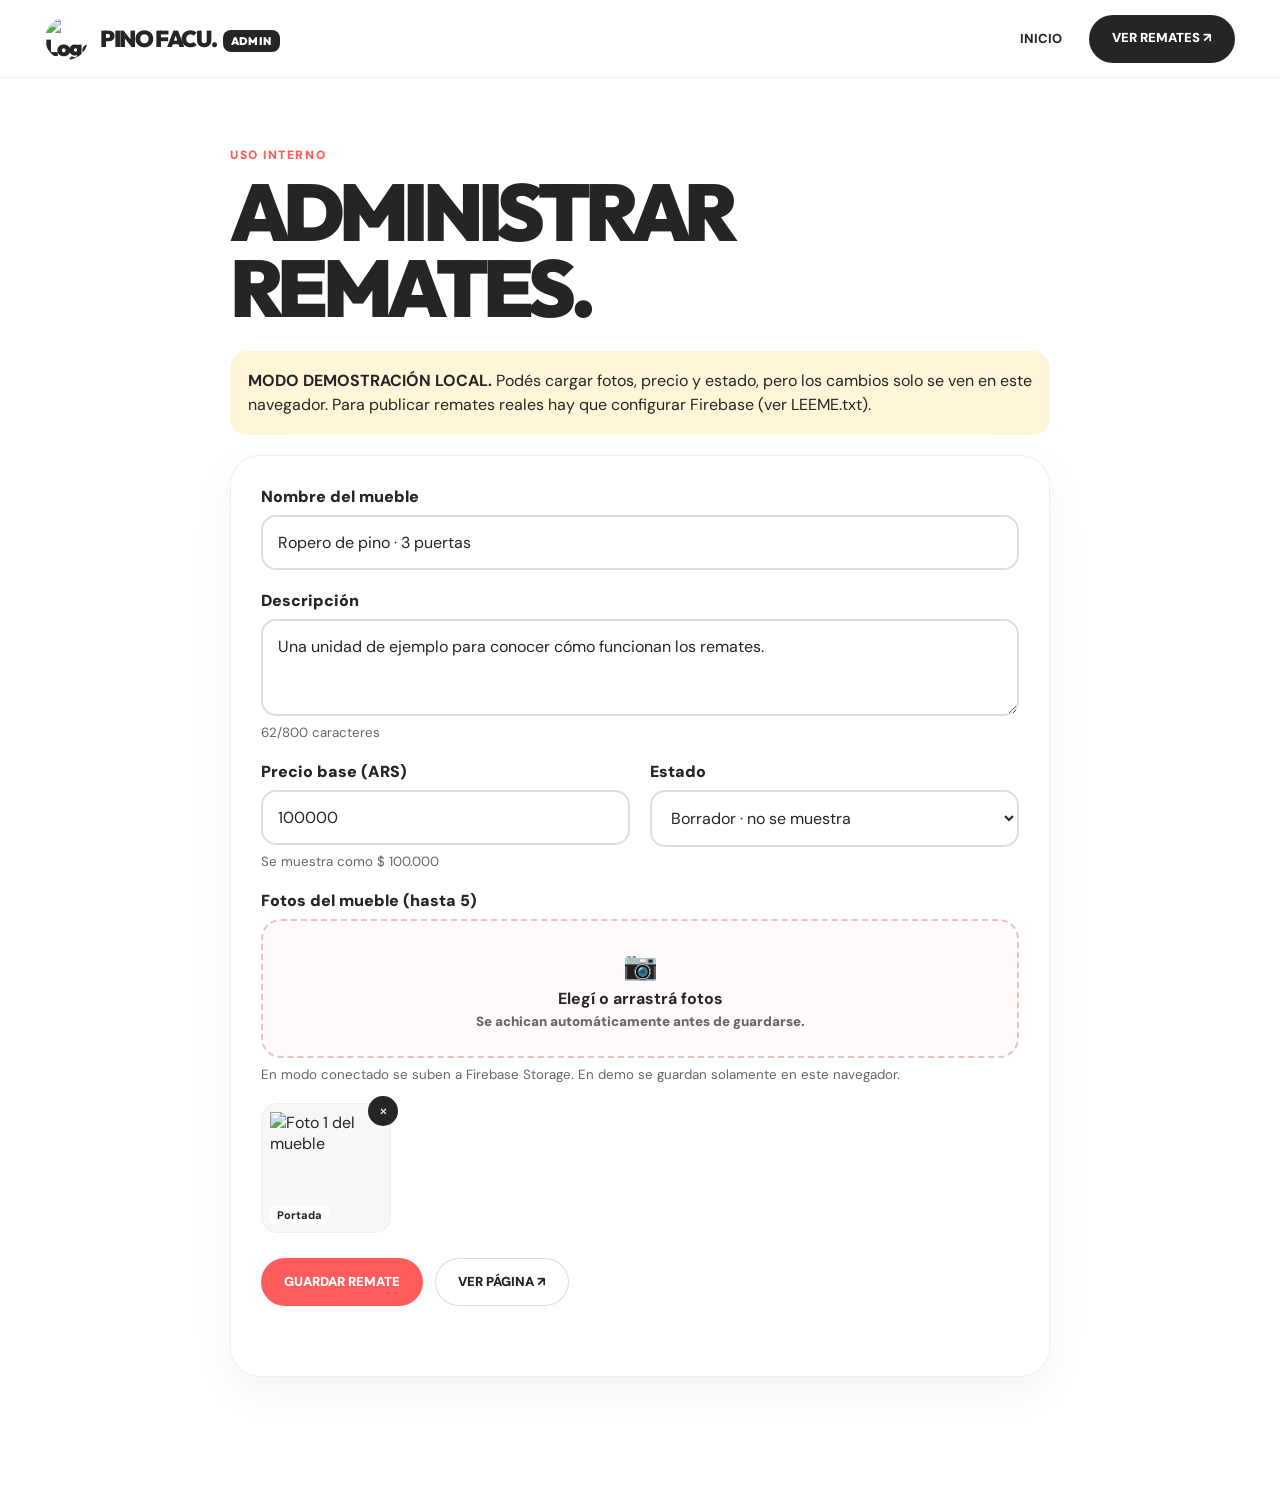
==== admin-remates.html @ 4fec5361 "Add files via upload" ====
<!doctype html>
<html lang="es-AR">
  <head>
    <meta charset="utf-8" />
    <meta name="viewport" content="width=device-width, initial-scale=1" />
    <meta name="robots" content="noindex, nofollow" />
    <meta name="theme-color" content="#252525" />
    <title>Admin remates | Pino Facu</title>

    <link
      rel="icon"
      href="https://ugc.production.linktr.ee/CGWVNMRSiGrGj9mKFbsZ_u9J97SeDEvWXLd37?io=true&amp;size=avatar-v3_0"
    />
    <link rel="preconnect" href="https://fonts.googleapis.com" />
    <link rel="preconnect" href="https://fonts.gstatic.com" crossorigin />
    <link
      rel="stylesheet"
      href="https://fonts.googleapis.com/css2?family=DM+Sans:wght@400;500;700;800;900&amp;family=Outfit:wght@700;800;900&amp;display=swap"
    />
    <link rel="stylesheet" href="style.css" />
    <link rel="stylesheet" href="remates.css" />
  </head>

  <body class="admin-page">
    <!-- ===== Header ===== -->
    <header class="pf-header">
      <div class="pf-wrap pf-nav">
        <a class="pf-logo" href="index.html">
          <img
            src="https://ugc.production.linktr.ee/CGWVNMRSiGrGj9mKFbsZ_u9J97SeDEvWXLd37?io=true&amp;size=avatar-v3_0"
            alt="Logo Pino Facu"
          />
          <span>PINO FACU. <small class="admin-tag">ADMIN</small></span>
        </a>

        <button class="pf-menu" type="button" aria-label="Abrir menú" aria-expanded="false" aria-controls="pf-links">
          ☰
        </button>

        <nav class="pf-links" id="pf-links" aria-label="Principal">
          <a href="index.html">INICIO</a>
          <a class="pf-button dark" href="remates.html" target="_blank" rel="noopener">VER REMATES ↗</a>
        </nav>
      </div>
    </header>

    <main class="pf-wrap">
      <div class="rem-admin">
        <span class="pf-kicker is-coral">USO INTERNO</span>
        <h1>ADMINISTRAR<br />REMATES.</h1>

        <div class="admin-note" id="admin-mode" role="status">Cargando…</div>

        <!-- ===== Login (solo en modo conectado) ===== -->
        <form class="admin-box" id="admin-login-box" hidden>
          <h2>Ingresá como administrador</h2>

          <div class="admin-fields">
            <div class="admin-field">
              <label for="admin-email">Correo</label>
              <input id="admin-email" type="email" autocomplete="username" required />
            </div>
            <div class="admin-field">
              <label for="admin-password">Contraseña</label>
              <input id="admin-password" type="password" autocomplete="current-password" required />
            </div>
          </div>

          <div class="admin-actions">
            <button class="pf-button" type="submit" id="admin-login">INGRESAR</button>
          </div>
          <p class="admin-message" id="admin-login-status" role="status" aria-live="polite"></p>
        </form>

        <!-- ===== Editor del remate ===== -->
        <form class="admin-box" id="admin-editor" hidden novalidate>
          <div class="admin-fields">
            <div class="admin-field">
              <label for="admin-name">Nombre del mueble</label>
              <input id="admin-name" maxlength="100" placeholder="Ej.: Ropero de pino · 3 puertas" required />
            </div>

            <div class="admin-field">
              <label for="admin-desc">Descripción</label>
              <textarea
                id="admin-desc"
                rows="3"
                maxlength="800"
                placeholder="Ej.: Una unidad disponible. Consultá condiciones por WhatsApp."
              ></textarea>
              <small><span id="admin-desc-count">0</span>/800 caracteres</small>
            </div>

            <div class="admin-row">
              <div class="admin-field">
                <label for="admin-base">Precio base (ARS)</label>
                <input id="admin-base" type="number" min="1" step="1" inputmode="numeric" required />
                <small id="admin-base-hint">&nbsp;</small>
              </div>

              <div class="admin-field">
                <label for="admin-state">Estado</label>
                <select id="admin-state">
                  <option value="draft">Borrador · no se muestra</option>
                  <option value="active">Publicado · permite enviar ofertas</option>
                  <option value="closed">Cerrado</option>
                </select>
              </div>
            </div>

            <div class="admin-field">
              <label for="admin-photos">Fotos del mueble (hasta 5)</label>
              <input id="admin-photos" class="admin-file" type="file" accept="image/*" multiple />
              <label class="admin-drop" for="admin-photos" id="admin-drop">
                <span aria-hidden="true">📷</span>
                <strong>Elegí o arrastrá fotos</strong>
                <small>Se achican automáticamente antes de guardarse.</small>
              </label>
              <small id="admin-photos-hint">
                En modo conectado se suben a Firebase Storage. En demo se guardan solamente en este navegador.
              </small>
            </div>

            <div class="admin-preview" id="admin-preview" aria-live="polite"></div>
          </div>

          <div class="admin-actions">
            <button class="pf-button" type="submit" id="admin-save">GUARDAR REMATE</button>
            <a class="pf-button ghost" href="remates.html" target="_blank" rel="noopener">VER PÁGINA ↗</a>
            <button class="pf-button dark" type="button" id="admin-logout" hidden>SALIR</button>
          </div>
          <p class="admin-message" id="admin-message" role="status" aria-live="polite"></p>
        </form>
      </div>
    </main>

    <script src="site.js" defer></script>
    <script src="firebase-config.js"></script>
    <script type="module" src="remates.js"></script>
  </body>
</html>
---- style.css ----
/* =========================================================
   PINO FACU · Estilos compartidos por todas las páginas
   ========================================================= */

:root {
  --coral: #fc5d5c;
  --coral-dark: #e8464b;
  --yellow: #f6d85d;
  --white: #fff;
  --ink: #252525;
  --muted: #5b5b5b;
  --soft: #fff8e6;
  --line: #ececec;
  --shadow-soft: 0 16px 50px #2d2d2d0f;
}

/* ---------- Base ---------- */

*,
*::before,
*::after {
  box-sizing: border-box;
}

html {
  scroll-behavior: smooth;
  scroll-padding-top: 90px;
  -webkit-text-size-adjust: 100%;
}

body {
  margin: 0;
  font-family: "DM Sans", system-ui, sans-serif;
  color: var(--ink);
  background: #fff;
  -webkit-font-smoothing: antialiased;
}

a {
  color: inherit;
  text-decoration: none;
}

button,
input,
select,
textarea {
  font: inherit;
}

img {
  max-width: 100%;
}

[hidden] {
  display: none !important;
}

:focus-visible {
  outline: 3px solid var(--coral);
  outline-offset: 3px;
}

button,
a {
  -webkit-tap-highlight-color: transparent;
}

/* Salto al contenido para teclado */
.pf-skip {
  position: absolute;
  left: 16px;
  top: -60px;
  z-index: 200;
  background: var(--ink);
  color: #fff;
  padding: 12px 18px;
  border-radius: 12px;
  font-weight: 800;
}

.pf-skip:focus {
  top: 12px;
}

/* ---------- Layout ---------- */

.pf-wrap {
  width: min(1190px, calc(100% - 42px));
  margin-inline: auto;
}

.pf-section {
  padding: 90px 0;
}

.pf-display {
  font-family: Outfit, sans-serif;
  font-weight: 900;
  letter-spacing: -0.065em;
  line-height: 0.95;
}

.pf-sectiontitle {
  font-size: clamp(45px, 6.4vw, 90px);
  margin: 14px 0 18px;
}

.pf-kicker {
  font-weight: 900;
  font-size: 12px;
  letter-spacing: 0.13em;
  text-transform: uppercase;
}

.pf-kicker.is-coral {
  color: var(--coral);
}

.pf-kicker.is-yellow {
  color: var(--yellow);
}

.pf-muted {
  color: var(--muted);
  line-height: 1.6;
}

.pf-pill {
  display: inline-flex;
  align-items: center;
  gap: 8px;
  padding: 11px 17px;
  border-radius: 50px;
  background: #fff;
  font-size: 12px;
  font-weight: 900;
  box-shadow: 0 8px 24px #25252512;
}

/* ---------- Header ---------- */

.pf-header {
  position: sticky;
  top: 0;
  z-index: 99;
  background: #ffffffed;
  -webkit-backdrop-filter: blur(16px);
  backdrop-filter: blur(16px);
  border-bottom: 1px solid #25252512;
}

.pf-nav {
  display: flex;
  align-items: center;
  justify-content: space-between;
  gap: 25px;
  min-height: 77px;
}

.pf-logo {
  display: flex;
  align-items: center;
  gap: 12px;
  font-family: Outfit, sans-serif;
  font-size: 23px;
  font-weight: 900;
  letter-spacing: -0.06em;
}

.pf-logo img {
  width: 43px;
  height: 43px;
  border-radius: 50%;
  object-fit: cover;
}

.pf-links {
  display: flex;
  align-items: center;
  gap: 27px;
  font-size: 13px;
  font-weight: 800;
}

.pf-links a:not(.pf-button) {
  transition: color 0.2s;
}

.pf-links a:not(.pf-button):hover,
.pf-links a[aria-current="page"] {
  color: var(--coral);
}

.pf-menu {
  display: none;
  width: 44px;
  height: 44px;
  border: 0;
  border-radius: 12px;
  background: transparent;
  font-size: 22px;
  line-height: 1;
  cursor: pointer;
}

.pf-menu:hover {
  background: #f4f4f4;
}

/* ---------- Botones ---------- */

.pf-button {
  display: inline-flex;
  align-items: center;
  justify-content: center;
  gap: 10px;
  min-height: 48px;
  padding: 15px 23px;
  border: 0;
  border-radius: 999px;
  background: var(--coral);
  color: #fff !important;
  font-size: 13px;
  font-weight: 900;
  line-height: 1.1;
  text-align: center;
  cursor: pointer;
  transition:
    transform 0.2s,
    background 0.2s,
    box-shadow 0.2s;
}

.pf-button:hover {
  background: var(--coral-dark);
  transform: translateY(-3px);
  box-shadow: 0 10px 22px #fc5d5c33;
}

.pf-button.dark {
  background: var(--ink);
}

.pf-button.dark:hover {
  background: #000;
  box-shadow: 0 10px 22px #0000002a;
}

.pf-button.white {
  background: #fff;
  color: var(--ink) !important;
}

.pf-button.white:hover {
  background: #fff8f0;
  box-shadow: 0 10px 22px #00000014;
}

.pf-button.ghost {
  background: #fff;
  color: var(--ink) !important;
  box-shadow: inset 0 0 0 1px #dcdcdc;
}

.pf-button.ghost:hover {
  box-shadow: inset 0 0 0 1px var(--ink);
}

.pf-button[aria-disabled="true"],
.pf-button:disabled {
  opacity: 0.5;
  cursor: not-allowed;
  transform: none;
  box-shadow: none;
}

/* ---------- Footer ---------- */

.pf-foot {
  background: var(--ink);
  color: #fff;
  padding: 62px 0 25px;
}

.pf-footgrid {
  display: flex;
  justify-content: space-between;
  align-items: start;
  gap: 30px;
}

.pf-foot h2 {
  margin: 8px 0 15px;
  font-family: Outfit, sans-serif;
  font-size: clamp(42px, 6vw, 75px);
  letter-spacing: -0.065em;
  line-height: 1;
}

.pf-foot p {
  color: #ddd;
}

.pf-footlinks {
  display: flex;
  flex-wrap: wrap;
  gap: 17px;
  font-size: 13px;
  font-weight: 800;
}

.pf-footlinks a:hover {
  color: var(--yellow);
}

.pf-footbottom {
  display: flex;
  justify-content: space-between;
  gap: 20px;
  margin-top: 45px;
  padding-top: 20px;
  border-top: 1px solid #ffffff33;
  font-size: 12px;
  color: #cfcfcf;
}

/* ---------- Animaciones ---------- */

.pf-reveal {
  animation: pf-in 0.7s both;
}

@keyframes pf-in {
  from {
    opacity: 0;
    transform: translateY(18px);
  }
  to {
    opacity: 1;
    transform: translateY(0);
  }
}

/* ---------- Responsive ---------- */

@media (max-width: 760px) {
  .pf-wrap {
    width: calc(100% - 32px);
  }

  .pf-section {
    padding: 65px 0;
  }

  .pf-nav {
    min-height: 67px;
  }

  .pf-menu {
    display: grid;
    place-items: center;
  }

  .pf-links {
    display: none;
    position: absolute;
    top: 100%;
    left: 0;
    right: 0;
    z-index: 999;
    flex-direction: column;
    align-items: stretch;
    gap: 6px;
    padding: 12px 22px 22px;
    background: #fff;
    box-shadow: 0 15px 25px #0000001a;
  }

  .pf-links.is-open {
    display: flex;
  }

  .pf-links a:not(.pf-button) {
    padding: 12px 0;
    border-bottom: 1px solid #f0f0f0;
  }

  .pf-links .pf-button {
    width: 100%;
    margin-top: 8px;
  }

  .pf-footgrid,
  .pf-footbottom {
    flex-direction: column;
  }
}

@media (prefers-reduced-motion: reduce) {
  html {
    scroll-behavior: auto;
  }

  .pf-reveal {
    animation: none;
  }

  .pf-button,
  .pf-button:hover {
    transition: none;
    transform: none;
  }
}
---- remates.css ----
/* =========================================================
   PINO FACU · Remates (remates.html y admin-remates.html)
   ========================================================= */

/* ---------- Hero ---------- */

.rem-hero {
  position: relative;
  overflow: hidden;
  padding: 85px 0 110px;
  background: radial-gradient(ellipse at 80% 10%, #f6d85d, #ffb477 35%, #fc5d5c 85%);
}

.rem-hero::after {
  content: "";
  position: absolute;
  bottom: -1px;
  left: 0;
  right: 0;
  height: 50px;
  background: #fff;
  clip-path: polygon(0 45%, 15% 20%, 30% 75%, 47% 30%, 64% 65%, 80% 20%, 100% 55%, 100% 100%, 0 100%);
}

.rem-hero .pf-wrap {
  position: relative;
  z-index: 1;
}

.rem-hero h1 {
  margin: 25px 0;
  font:
    900 clamp(75px, 12vw, 160px) / 0.9 Outfit,
    sans-serif;
  letter-spacing: -0.08em;
  color: #fff;
}

.rem-hero p {
  max-width: 600px;
  margin: 0 0 28px;
  font-size: 20px;
  font-weight: 700;
  line-height: 1.5;
}

.rem-hammer {
  position: absolute;
  top: 15%;
  right: 9%;
  font-size: clamp(90px, 18vw, 250px);
  filter: drop-shadow(10px 15px 10px #a5383840);
  animation: hammer 3s ease-in-out infinite;
  pointer-events: none;
}

@keyframes hammer {
  0%,
  100% {
    transform: rotate(-25deg);
  }
  40% {
    transform: rotate(7deg);
  }
  65% {
    transform: rotate(-35deg);
  }
}

/* ---------- Cómo funciona ---------- */

.rem-how {
  display: grid;
  grid-template-columns: repeat(3, 1fr);
  gap: 18px;
  margin: 28px 0 80px;
}

.rem-how article {
  padding: 25px;
  border-radius: 25px;
  background: #fff;
  border: 1px solid #f3f3f3;
  box-shadow: 0 12px 40px #0000000b;
}

.rem-how strong {
  font:
    900 48px Outfit,
    sans-serif;
  color: var(--coral);
}

.rem-how h3 {
  margin: 12px 0;
  font:
    900 22px Outfit,
    sans-serif;
}

.rem-how p {
  font-size: 14px;
  line-height: 1.5;
}

/* ---------- Vidriera ---------- */

.rem-stage {
  display: grid;
  grid-template-columns: 1fr 1fr;
  align-items: start;
  gap: 35px;
  margin: 30px 0 70px;
}

.rem-gallery {
  position: sticky;
  top: 100px;
}

.rem-photo {
  position: relative;
  overflow: hidden;
  display: grid;
  place-items: center;
  min-height: 480px;
  padding: 30px;
  border-radius: 35px;
  background: radial-gradient(circle at 70% 20%, #f6d85d, #ffaf78 43%, #fc5d5c);
}

.rem-photo::before {
  content: "";
  position: absolute;
  inset: 15%;
  border: 3px solid #ffffff9a;
  border-radius: 47% 53% 68% 32% / 55% 34% 66% 45%;
  animation: orbit 8s ease-in-out infinite;
}

@keyframes orbit {
  50% {
    transform: rotate(20deg) scale(1.07);
  }
}

.rem-photo img {
  position: relative;
  width: 100%;
  height: 420px;
  object-fit: contain;
  filter: drop-shadow(0 20px 20px #5e332e55);
  transition: opacity 0.25s;
}

.rem-thumbs {
  display: flex;
  flex-wrap: wrap;
  gap: 10px;
  margin-top: 12px;
}

.rem-thumbs button {
  width: 72px;
  height: 72px;
  padding: 4px;
  overflow: hidden;
  border: 2px solid transparent;
  border-radius: 14px;
  background: #f4f4f4;
  cursor: pointer;
  transition:
    border-color 0.2s,
    transform 0.2s;
}

.rem-thumbs button:hover {
  transform: translateY(-2px);
}

.rem-thumbs button.active {
  border-color: var(--coral);
}

.rem-thumbs img {
  display: block;
  width: 100%;
  height: 100%;
  object-fit: contain;
}

/* ---------- Panel de oferta ---------- */

.rem-panel {
  padding: 34px;
  border: 1px solid #eee;
  border-radius: 30px;
  background: #fff;
  box-shadow: 0 20px 70px #00000010;
  transition: opacity 0.25s;
}

.rem-panel[aria-busy="true"] {
  opacity: 0.55;
}

.rem-panel h2 {
  margin: 15px 0;
  font:
    900 clamp(35px, 4vw, 56px) / 1 Outfit,
    sans-serif;
  letter-spacing: -0.05em;
}

.rem-panel p {
  line-height: 1.55;
}

.rem-badge {
  display: inline-flex;
  align-items: center;
  gap: 8px;
  padding: 8px 12px;
  border-radius: 100px;
  background: var(--yellow);
  font-size: 12px;
  font-weight: 900;
  letter-spacing: 0.04em;
}

.rem-badge[data-status="active"] {
  background: var(--ink);
  color: #fff;
}

.rem-badge[data-status="active"]::before {
  content: "";
  width: 8px;
  height: 8px;
  border-radius: 50%;
  background: #4ade80;
  box-shadow: 0 0 0 0 #4ade80aa;
  animation: live 1.8s infinite;
}

@keyframes live {
  70% {
    box-shadow: 0 0 0 8px #4ade8000;
  }
  100% {
    box-shadow: 0 0 0 0 #4ade8000;
  }
}

.rem-badge[data-status="closed"] {
  background: #ececec;
  color: #555;
}

.rem-price {
  margin: 26px 0;
  padding: 22px;
  border-radius: 22px;
  background: #fff7df;
}

.rem-price span {
  font-size: 12px;
  font-weight: 900;
  letter-spacing: 0.04em;
}

.rem-price strong {
  display: block;
  font:
    900 clamp(36px, 4vw, 55px) Outfit,
    sans-serif;
  letter-spacing: -0.03em;
}

.rem-field {
  display: grid;
  gap: 9px;
  margin: 22px 0 14px;
}

.rem-field small {
  color: #666;
}

.rem-field label,
.admin-field > label {
  font-weight: 900;
}

.rem-input {
  display: flex;
  align-items: center;
  border: 2px solid #ddd;
  border-radius: 15px;
  background: #fff;
  transition:
    border-color 0.2s,
    box-shadow 0.2s;
}

.rem-input:focus-within {
  border-color: var(--coral);
  box-shadow: 0 0 0 4px #fc5d5c22;
}

.rem-input span {
  padding-left: 16px;
  font:
    900 22px Outfit,
    sans-serif;
  color: #999;
}

.rem-input input {
  flex: 1;
  min-width: 0;
  padding: 15px 15px 15px 8px;
  border: 0;
  border-radius: 15px;
  background: transparent;
  color: var(--ink);
  font:
    900 22px Outfit,
    sans-serif;
}

.rem-input input:focus {
  outline: 0;
}

.rem-quick {
  display: flex;
  flex-wrap: wrap;
  gap: 8px;
  margin-bottom: 22px;
}

.rem-quick button {
  padding: 9px 14px;
  border: 1px solid #f1d0cf;
  border-radius: 999px;
  background: #fff4f3;
  color: var(--coral-dark);
  font-size: 13px;
  font-weight: 900;
  cursor: pointer;
  transition:
    background 0.2s,
    transform 0.2s;
}

.rem-quick button:hover {
  background: #ffe6e4;
  transform: translateY(-2px);
}

.rem-send {
  width: 100%;
}

.rem-message {
  min-height: 1.5em;
  margin: 12px 0 0;
  font-size: 13px;
  font-weight: 800;
}

.rem-message[data-tone="error"] {
  color: #a32626;
}

.rem-message[data-tone="info"] {
  color: #6b5a1e;
}

.rem-message[data-tone="ok"] {
  color: #1d7a3e;
}

.rem-notice {
  margin-top: 22px;
  padding: 22px;
  border-radius: 22px;
  background: #f7f7f7;
}

.rem-notice strong {
  font:
    900 22px Outfit,
    sans-serif;
}

.rem-notice p {
  margin: 8px 0 18px;
}

.rem-rules {
  padding: 25px;
  border-radius: 24px;
  background: #f7f7f7;
  font-size: 14px;
  line-height: 1.6;
}

.rem-rules p:last-child {
  margin-bottom: 0;
}

.rem-hidden {
  display: none !important;
}

/* ---------- Administrador ---------- */

.admin-tag {
  margin-left: 4px;
  padding: 4px 8px;
  border-radius: 8px;
  background: var(--ink);
  color: #fff;
  font-size: 11px;
  letter-spacing: 0.06em;
  vertical-align: middle;
}

.rem-admin {
  max-width: 820px;
  margin: 65px auto 110px;
}

.rem-admin h1 {
  margin: 10px 0 25px;
  font:
    900 clamp(45px, 7vw, 80px) / 0.95 Outfit,
    sans-serif;
  letter-spacing: -0.07em;
}

.admin-note {
  margin: 20px 0;
  padding: 18px;
  border-radius: 17px;
  background: #fff5d9;
  line-height: 1.5;
}

.admin-note[data-tone="ok"] {
  background: #e9f8ef;
}

.admin-note[data-tone="error"] {
  background: #fdeaea;
  color: #8a1f1f;
}

.admin-box {
  padding: 30px;
  border: 1px solid #eee;
  border-radius: 30px;
  box-shadow: 0 15px 50px #0000000d;
}

.admin-box h2 {
  margin: 0 0 20px;
  font:
    900 26px Outfit,
    sans-serif;
  letter-spacing: -0.03em;
}

.admin-fields {
  display: grid;
  gap: 20px;
}

.admin-row {
  display: grid;
  grid-template-columns: 1fr 1fr;
  gap: 20px;
}

.admin-field {
  display: grid;
  align-content: start;
  gap: 8px;
}

.admin-field small {
  color: #666;
}

.admin-field input,
.admin-field textarea,
.admin-field select {
  width: 100%;
  padding: 15px;
  border: 2px solid #ddd;
  border-radius: 15px;
  background: #fff;
  color: var(--ink);
  font: inherit;
  transition:
    border-color 0.2s,
    box-shadow 0.2s;
}

.admin-field textarea {
  resize: vertical;
}

.admin-field input:focus,
.admin-field textarea:focus,
.admin-field select:focus {
  outline: 0;
  border-color: var(--coral);
  box-shadow: 0 0 0 4px #fc5d5c22;
}

.admin-field [aria-invalid="true"] {
  border-color: #c33;
}

.admin-file {
  position: absolute;
  width: 1px;
  height: 1px;
  opacity: 0;
  pointer-events: none;
}

.admin-drop {
  display: grid;
  justify-items: center;
  gap: 4px;
  padding: 26px;
  border: 2px dashed #e3c4c3;
  border-radius: 20px;
  background: #fffaf9;
  text-align: center;
  cursor: pointer;
  transition:
    background 0.2s,
    border-color 0.2s;
}

.admin-drop span {
  font-size: 28px;
}

.admin-drop:hover,
.admin-drop.is-over {
  border-color: var(--coral);
  background: #fff0ee;
}

.admin-file:focus-visible + .admin-drop,
.admin-drop:focus-within {
  outline: 3px solid var(--coral);
  outline-offset: 3px;
}

.admin-preview {
  display: flex;
  flex-wrap: wrap;
  gap: 12px;
}

.admin-preview:empty {
  display: none;
}

.admin-photo {
  position: relative;
  width: 130px;
  height: 130px;
  margin: 0;
  padding: 8px;
  border: 1px solid #eee;
  border-radius: 16px;
  background: #f7f7f7;
}

.admin-photo img {
  display: block;
  width: 100%;
  height: 100%;
  object-fit: contain;
}

.admin-photo button {
  position: absolute;
  top: -8px;
  right: -8px;
  display: grid;
  place-items: center;
  width: 30px;
  height: 30px;
  border: 0;
  border-radius: 50%;
  background: var(--ink);
  color: #fff;
  font-size: 16px;
  line-height: 1;
  cursor: pointer;
}

.admin-photo button:hover {
  background: var(--coral);
}

.admin-photo figcaption {
  position: absolute;
  left: 8px;
  bottom: 8px;
  padding: 2px 7px;
  border-radius: 6px;
  background: #ffffffe6;
  font-size: 11px;
  font-weight: 800;
}

.admin-actions {
  display: flex;
  flex-wrap: wrap;
  gap: 12px;
  margin-top: 25px;
}

.admin-message {
  min-height: 1.5em;
  margin: 16px 0 0;
  font-weight: 800;
}

.admin-message[data-tone="error"] {
  color: #a32626;
}

.admin-message[data-tone="ok"] {
  color: #1d7a3e;
}

/* ---------- Responsive ---------- */

@media (max-width: 760px) {
  .rem-how,
  .rem-stage,
  .admin-row {
    grid-template-columns: 1fr;
  }

  .rem-how {
    margin-bottom: 60px;
  }

  .rem-gallery {
    position: static;
  }

  .rem-hero {
    padding: 60px 0 90px;
  }

  .rem-hammer {
    top: 7%;
    right: 2%;
    opacity: 0.3;
  }

  .rem-photo {
    min-height: 310px;
  }

  .rem-photo img {
    height: 300px;
  }

  .rem-panel,
  .admin-box {
    padding: 23px;
  }

  .rem-admin {
    margin-top: 40px;
  }

  .admin-actions .pf-button {
    flex: 1 1 100%;
  }
}

@media (prefers-reduced-motion: reduce) {
  .rem-hammer,
  .rem-photo::before,
  .rem-badge[data-status="active"]::before {
    animation: none;
  }
}
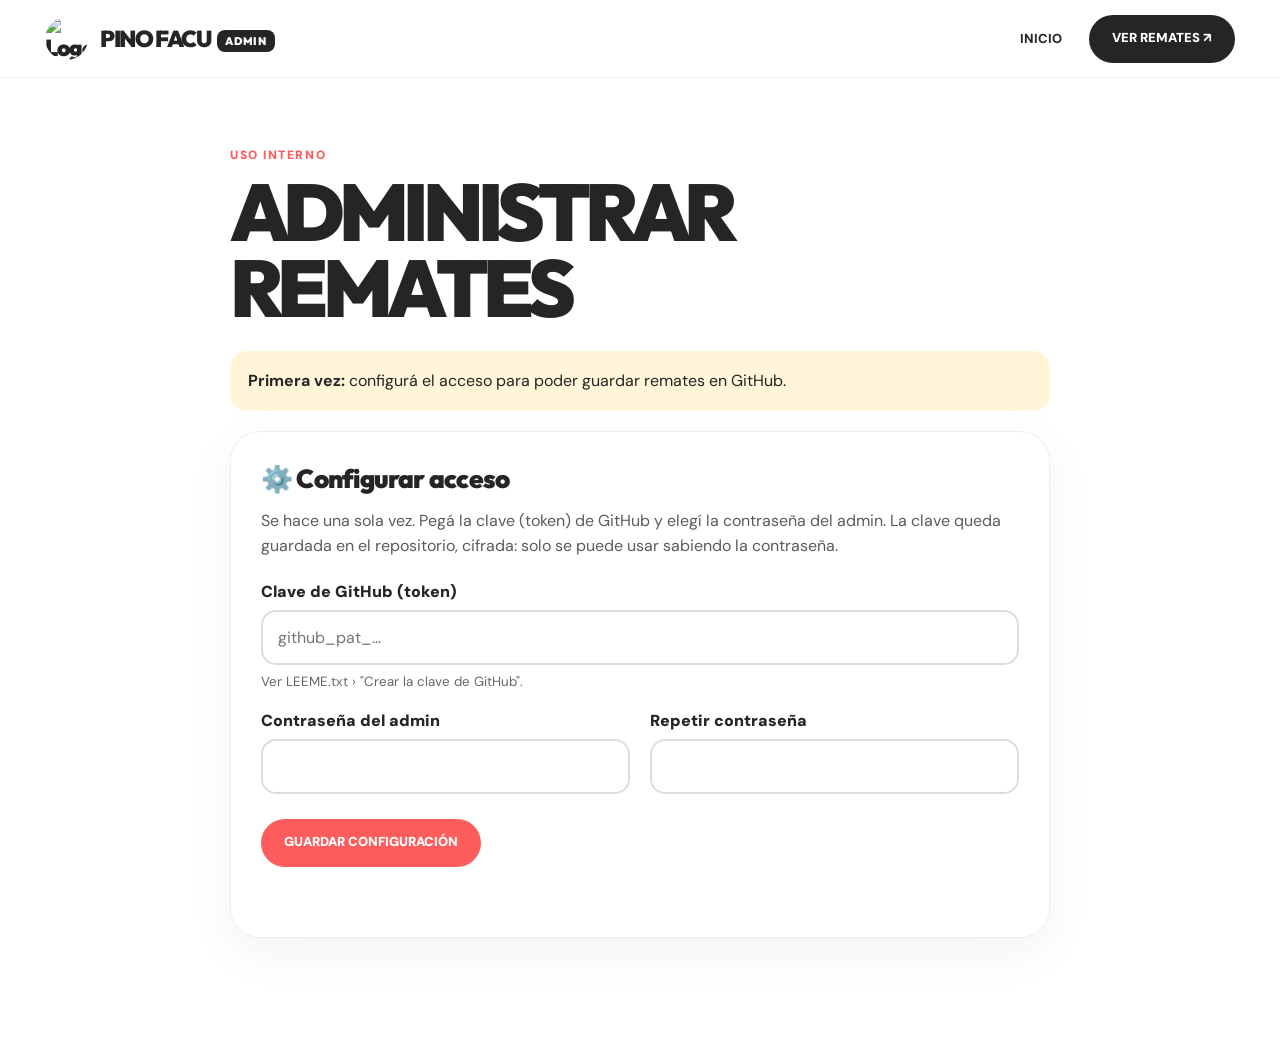
==== commit f6b58cdb: "Add files via upload" ====
--- a/admin-remates.html
+++ b/admin-remates.html
@@ -3,7 +3,10 @@
   <head>
     <meta charset="utf-8" />
     <meta name="viewport" content="width=device-width, initial-scale=1" />
-    <meta name="robots" content="noindex, nofollow" />
+    <!-- Página interna: que los buscadores no la indexen ni sigan sus enlaces -->
+    <meta name="robots" content="noindex, nofollow, noarchive" />
+    <meta name="googlebot" content="noindex, nofollow" />
+    <meta name="referrer" content="no-referrer" />
     <meta name="theme-color" content="#252525" />
     <title>Admin remates | Pino Facu</title>
 
@@ -30,7 +33,7 @@
             src="https://ugc.production.linktr.ee/CGWVNMRSiGrGj9mKFbsZ_u9J97SeDEvWXLd37?io=true&amp;size=avatar-v3_0"
             alt="Logo Pino Facu"
           />
-          <span>PINO FACU. <small class="admin-tag">ADMIN</small></span>
+          <span>PINO FACU <small class="admin-tag">ADMIN</small></span>
         </a>
 
         <button class="pf-menu" type="button" aria-label="Abrir menú" aria-expanded="false" aria-controls="pf-links">
@@ -47,95 +50,151 @@
     <main class="pf-wrap">
       <div class="rem-admin">
         <span class="pf-kicker is-coral">USO INTERNO</span>
-        <h1>ADMINISTRAR<br />REMATES.</h1>
+        <h1>ADMINISTRAR<br />REMATES</h1>
 
         <div class="admin-note" id="admin-mode" role="status">Cargando…</div>
 
-        <!-- ===== Login (solo en modo conectado) ===== -->
-        <form class="admin-box" id="admin-login-box" hidden>
-          <h2>Ingresá como administrador</h2>
+        <!-- ===== Ingreso ===== -->
+        <form class="admin-box admin-login" id="login-box" hidden>
+          <h2>🔒 Ingresá</h2>
+
+          <div class="admin-field">
+            <label for="login-pass">Contraseña</label>
+            <input id="login-pass" type="password" autocomplete="current-password" required />
+          </div>
+
+          <label class="admin-check">
+            <input type="checkbox" id="login-remember" />
+            Recordar en este dispositivo
+          </label>
+
+          <div class="admin-actions">
+            <button class="pf-button" type="submit" id="login-button">ENTRAR</button>
+          </div>
+          <p class="admin-message" id="login-msg" role="status" aria-live="polite"></p>
+
+          <details class="admin-help">
+            <summary>¿Cambiaste la contraseña o venció la clave de GitHub?</summary>
+            <p>Volvé a configurar el acceso con una clave (token) nueva de GitHub.</p>
+            <button class="pf-button ghost" type="button" id="go-setup">CONFIGURAR ACCESO</button>
+          </details>
+        </form>
+
+        <!-- ===== Configuración inicial (una sola vez) ===== -->
+        <form class="admin-box" id="setup-box" hidden novalidate>
+          <h2>⚙️ Configurar acceso</h2>
+          <p class="admin-intro">
+            Se hace una sola vez. Pegá la clave (token) de GitHub y elegí la contraseña del admin. La clave queda
+            guardada en el repositorio, cifrada: solo se puede usar sabiendo la contraseña.
+          </p>
 
           <div class="admin-fields">
             <div class="admin-field">
-              <label for="admin-email">Correo</label>
-              <input id="admin-email" type="email" autocomplete="username" required />
-            </div>
-            <div class="admin-field">
-              <label for="admin-password">Contraseña</label>
-              <input id="admin-password" type="password" autocomplete="current-password" required />
+              <label for="setup-token">Clave de GitHub (token)</label>
+              <input
+                id="setup-token"
+                type="password"
+                autocomplete="off"
+                spellcheck="false"
+                placeholder="github_pat_…"
+              />
+              <small>Ver LEEME.txt › "Crear la clave de GitHub".</small>
+            </div>
+
+            <div class="admin-row">
+              <div class="admin-field">
+                <label for="setup-pass">Contraseña del admin</label>
+                <input id="setup-pass" type="password" autocomplete="new-password" />
+              </div>
+              <div class="admin-field">
+                <label for="setup-pass2">Repetir contraseña</label>
+                <input id="setup-pass2" type="password" autocomplete="new-password" />
+              </div>
             </div>
           </div>
 
           <div class="admin-actions">
-            <button class="pf-button" type="submit" id="admin-login">INGRESAR</button>
-          </div>
-          <p class="admin-message" id="admin-login-status" role="status" aria-live="polite"></p>
+            <button class="pf-button" type="submit" id="setup-button">GUARDAR CONFIGURACIÓN</button>
+            <button class="pf-button ghost" type="button" id="setup-cancel" hidden>CANCELAR</button>
+          </div>
+          <p class="admin-message" id="setup-msg" role="status" aria-live="polite"></p>
         </form>
 
-        <!-- ===== Editor del remate ===== -->
-        <form class="admin-box" id="admin-editor" hidden novalidate>
-          <div class="admin-fields">
-            <div class="admin-field">
-              <label for="admin-name">Nombre del mueble</label>
-              <input id="admin-name" maxlength="100" placeholder="Ej.: Ropero de pino · 3 puertas" required />
-            </div>
-
-            <div class="admin-field">
-              <label for="admin-desc">Descripción</label>
-              <textarea
-                id="admin-desc"
-                rows="3"
-                maxlength="800"
-                placeholder="Ej.: Una unidad disponible. Consultá condiciones por WhatsApp."
-              ></textarea>
-              <small><span id="admin-desc-count">0</span>/800 caracteres</small>
-            </div>
-
-            <div class="admin-row">
-              <div class="admin-field">
-                <label for="admin-base">Precio base (ARS)</label>
-                <input id="admin-base" type="number" min="1" step="1" inputmode="numeric" required />
-                <small id="admin-base-hint">&nbsp;</small>
-              </div>
-
-              <div class="admin-field">
-                <label for="admin-state">Estado</label>
-                <select id="admin-state">
-                  <option value="draft">Borrador · no se muestra</option>
-                  <option value="active">Publicado · permite enviar ofertas</option>
-                  <option value="closed">Cerrado</option>
-                </select>
-              </div>
-            </div>
-
-            <div class="admin-field">
-              <label for="admin-photos">Fotos del mueble (hasta 5)</label>
-              <input id="admin-photos" class="admin-file" type="file" accept="image/*" multiple />
-              <label class="admin-drop" for="admin-photos" id="admin-drop">
-                <span aria-hidden="true">📷</span>
-                <strong>Elegí o arrastrá fotos</strong>
-                <small>Se achican automáticamente antes de guardarse.</small>
-              </label>
-              <small id="admin-photos-hint">
-                En modo conectado se suben a Firebase Storage. En demo se guardan solamente en este navegador.
-              </small>
-            </div>
-
-            <div class="admin-preview" id="admin-preview" aria-live="polite"></div>
-          </div>
-
-          <div class="admin-actions">
-            <button class="pf-button" type="submit" id="admin-save">GUARDAR REMATE</button>
-            <a class="pf-button ghost" href="remates.html" target="_blank" rel="noopener">VER PÁGINA ↗</a>
-            <button class="pf-button dark" type="button" id="admin-logout" hidden>SALIR</button>
-          </div>
-          <p class="admin-message" id="admin-message" role="status" aria-live="polite"></p>
-        </form>
+        <!-- ===== Panel ===== -->
+        <section id="panel" hidden>
+          <div class="admin-toolbar">
+            <h2>Remates cargados</h2>
+            <div class="admin-toolbar-actions">
+              <button class="pf-button" type="button" id="new-item">+ NUEVO REMATE</button>
+              <button class="pf-button dark" type="button" id="logout">SALIR</button>
+            </div>
+          </div>
+
+          <p class="admin-message" id="panel-msg" role="status" aria-live="polite"></p>
+          <div class="admin-list" id="item-list"></div>
+
+          <!-- Editor de un remate -->
+          <form class="admin-box admin-editor" id="editor" hidden novalidate>
+            <h2 id="editor-title">Nuevo remate</h2>
+
+            <div class="admin-fields">
+              <div class="admin-field">
+                <label for="admin-name">Nombre del mueble</label>
+                <input id="admin-name" maxlength="100" placeholder="Ej.: Juego de comedor" required />
+              </div>
+
+              <div class="admin-field">
+                <label for="admin-desc">Descripción</label>
+                <textarea
+                  id="admin-desc"
+                  rows="3"
+                  maxlength="800"
+                  placeholder="Ej.: Mesa + 6 sillas de pino. Una unidad disponible."
+                ></textarea>
+                <small><span id="admin-desc-count">0</span>/800 caracteres</small>
+              </div>
+
+              <div class="admin-row">
+                <div class="admin-field">
+                  <label for="admin-base">Precio base (ARS)</label>
+                  <input id="admin-base" type="number" min="1" step="1" inputmode="numeric" required />
+                  <small id="admin-base-hint">&nbsp;</small>
+                </div>
+
+                <div class="admin-field">
+                  <label for="admin-state">Estado</label>
+                  <select id="admin-state">
+                    <option value="active">Publicado · recibe ofertas</option>
+                    <option value="closed">Cerrado · se ve pero no recibe ofertas</option>
+                    <option value="hidden">Oculto · no se ve en la web</option>
+                  </select>
+                </div>
+              </div>
+
+              <div class="admin-field">
+                <label for="admin-photos">Fotos del mueble (hasta 5 · la primera es la portada)</label>
+                <input id="admin-photos" class="admin-file" type="file" accept="image/*" multiple />
+                <label class="admin-drop" for="admin-photos" id="admin-drop">
+                  <span aria-hidden="true">📷</span>
+                  <strong>Elegí o arrastrá fotos</strong>
+                  <small>Se achican automáticamente antes de subirse.</small>
+                </label>
+              </div>
+
+              <div class="admin-preview" id="admin-preview" aria-live="polite"></div>
+            </div>
+
+            <div class="admin-actions">
+              <button class="pf-button" type="submit" id="admin-save">GUARDAR REMATE</button>
+              <button class="pf-button ghost" type="button" id="editor-cancel">CANCELAR</button>
+            </div>
+            <p class="admin-message" id="editor-msg" role="status" aria-live="polite"></p>
+          </form>
+        </section>
       </div>
     </main>
 
     <script src="site.js" defer></script>
-    <script src="firebase-config.js"></script>
-    <script type="module" src="remates.js"></script>
+    <script type="module" src="admin-remates.js"></script>
   </body>
 </html>
--- a/remates.css
+++ b/remates.css
@@ -702,3 +702,348 @@
     animation: none;
   }
 }
+
+/* =========================================================
+   Varios remates + administrador con GitHub (v4)
+   ========================================================= */
+
+/* ---------- Lista pública ---------- */
+
+.rem-list {
+  display: grid;
+  gap: 40px;
+  margin: 30px 0 70px;
+}
+
+.rem-list .rem-stage {
+  margin: 0;
+}
+
+.rem-item + .rem-item {
+  padding-top: 40px;
+  border-top: 1px dashed #e7d6d5;
+}
+
+.rem-loading {
+  padding: 60px 0;
+  text-align: center;
+  font-weight: 800;
+  color: var(--muted);
+}
+
+.rem-panel .rem-name {
+  margin: 15px 0;
+  font:
+    900 clamp(35px, 4vw, 56px) / 1 Outfit,
+    sans-serif;
+  letter-spacing: -0.05em;
+}
+
+/* Las fotos llenan el recuadro con bordes redondeados (como en el inicio) */
+.rem-photo {
+  padding: 0;
+}
+
+.rem-photo img {
+  height: 480px;
+  object-fit: cover;
+  filter: none;
+}
+
+.rem-photo.is-empty::after {
+  content: "📷";
+  position: relative;
+  font-size: 60px;
+  opacity: 0.6;
+}
+
+.rem-item.is-closed .rem-photo img {
+  filter: grayscale(0.7);
+}
+
+.rem-empty {
+  display: grid;
+  justify-items: center;
+  gap: 10px;
+  margin: 30px 0 70px;
+  padding: 50px 25px;
+  border-radius: 30px;
+  background: #fff7df;
+  text-align: center;
+}
+
+.rem-empty > span {
+  font-size: 60px;
+}
+
+.rem-empty strong {
+  font:
+    900 clamp(24px, 3vw, 34px) / 1.1 Outfit,
+    sans-serif;
+  letter-spacing: -0.03em;
+}
+
+.rem-empty p {
+  margin: 0 0 10px;
+}
+
+/* ---------- Admin: acceso ---------- */
+
+.admin-login {
+  max-width: 460px;
+}
+
+.admin-login .admin-field {
+  margin-bottom: 14px;
+}
+
+.admin-check {
+  display: flex;
+  align-items: center;
+  gap: 10px;
+  font-weight: 700;
+  cursor: pointer;
+}
+
+.admin-check input {
+  width: 20px;
+  height: 20px;
+  accent-color: var(--coral);
+}
+
+.admin-intro {
+  margin: -6px 0 22px;
+  line-height: 1.55;
+  color: var(--muted);
+}
+
+.admin-help {
+  margin-top: 22px;
+  padding-top: 18px;
+  border-top: 1px solid #eee;
+  font-size: 14px;
+}
+
+.admin-help summary {
+  font-weight: 800;
+  cursor: pointer;
+}
+
+.admin-help p {
+  color: var(--muted);
+}
+
+/* ---------- Admin: lista de remates ---------- */
+
+.admin-toolbar {
+  display: flex;
+  flex-wrap: wrap;
+  align-items: center;
+  justify-content: space-between;
+  gap: 14px;
+  margin-bottom: 8px;
+}
+
+.admin-toolbar h2 {
+  margin: 0;
+  font:
+    900 28px Outfit,
+    sans-serif;
+  letter-spacing: -0.03em;
+}
+
+.admin-toolbar-actions {
+  display: flex;
+  flex-wrap: wrap;
+  gap: 10px;
+}
+
+.admin-list {
+  display: grid;
+  gap: 12px;
+  margin-bottom: 30px;
+}
+
+.admin-empty {
+  padding: 30px;
+  border: 2px dashed #e3c4c3;
+  border-radius: 20px;
+  text-align: center;
+  color: var(--muted);
+}
+
+.admin-item {
+  display: grid;
+  grid-template-columns: 76px 1fr auto;
+  align-items: center;
+  gap: 16px;
+  padding: 12px;
+  border: 1px solid #eee;
+  border-radius: 20px;
+  background: #fff;
+  box-shadow: 0 8px 24px #0000000a;
+}
+
+.admin-item[data-status="hidden"] {
+  background: #fafafa;
+}
+
+.admin-item[data-status="hidden"] .admin-item-thumb {
+  opacity: 0.5;
+}
+
+.admin-item-thumb {
+  display: grid;
+  place-items: center;
+  width: 76px;
+  height: 76px;
+  overflow: hidden;
+  border-radius: 14px;
+  background: #f4f4f4;
+  font-size: 26px;
+}
+
+.admin-item-thumb img {
+  width: 100%;
+  height: 100%;
+  object-fit: cover;
+}
+
+.admin-item-info {
+  display: grid;
+  gap: 4px;
+  min-width: 0;
+}
+
+.admin-item-info strong {
+  overflow: hidden;
+  font:
+    900 20px Outfit,
+    sans-serif;
+  letter-spacing: -0.02em;
+  white-space: nowrap;
+  text-overflow: ellipsis;
+}
+
+.admin-item-info > span:last-child {
+  font-size: 14px;
+  color: var(--muted);
+}
+
+.admin-chip {
+  justify-self: start;
+  padding: 3px 9px;
+  border-radius: 999px;
+  background: #ececec;
+  font-size: 11px;
+  font-weight: 900;
+  letter-spacing: 0.05em;
+  text-transform: uppercase;
+}
+
+.admin-chip[data-status="active"] {
+  background: #e3f6ea;
+  color: #1d7a3e;
+}
+
+.admin-chip[data-status="closed"] {
+  background: #fff1cc;
+  color: #7a5b00;
+}
+
+.admin-item-actions {
+  display: flex;
+  flex-wrap: wrap;
+  justify-content: flex-end;
+  gap: 6px;
+}
+
+.admin-mini {
+  min-height: 38px;
+  padding: 8px 12px;
+  border: 1px solid #ddd;
+  border-radius: 999px;
+  background: #fff;
+  font-size: 12px;
+  font-weight: 900;
+  cursor: pointer;
+  transition:
+    border-color 0.2s,
+    background 0.2s;
+}
+
+.admin-mini:hover {
+  border-color: var(--ink);
+}
+
+.admin-mini.danger {
+  border-color: #f2c2c2;
+  color: #a32626;
+}
+
+.admin-mini.danger:hover {
+  background: #fdeaea;
+  border-color: #a32626;
+}
+
+body.is-busy .admin-mini,
+body.is-busy #new-item {
+  pointer-events: none;
+  opacity: 0.5;
+}
+
+.admin-editor {
+  scroll-margin-top: 100px;
+}
+
+.admin-photo-cover {
+  position: absolute;
+  top: -8px;
+  left: -8px;
+  display: grid;
+  place-items: center;
+  width: 30px;
+  height: 30px;
+  border: 0;
+  border-radius: 50%;
+  background: #fff;
+  color: #c79a00;
+  font-size: 15px;
+  box-shadow: 0 3px 10px #0000002a;
+  cursor: pointer;
+}
+
+@media (max-width: 760px) {
+  .rem-photo img {
+    height: 320px;
+  }
+
+  .admin-item {
+    grid-template-columns: 64px 1fr;
+  }
+
+  .admin-item-thumb {
+    width: 64px;
+    height: 64px;
+  }
+
+  .admin-item-actions {
+    grid-column: 1 / -1;
+    justify-content: flex-start;
+  }
+}
+
+/* Sin flechitas en los campos de importe */
+.rem-input input,
+#admin-base {
+  -moz-appearance: textfield;
+  appearance: textfield;
+}
+
+.rem-input input::-webkit-inner-spin-button,
+.rem-input input::-webkit-outer-spin-button,
+#admin-base::-webkit-inner-spin-button,
+#admin-base::-webkit-outer-spin-button {
+  -webkit-appearance: none;
+  margin: 0;
+}
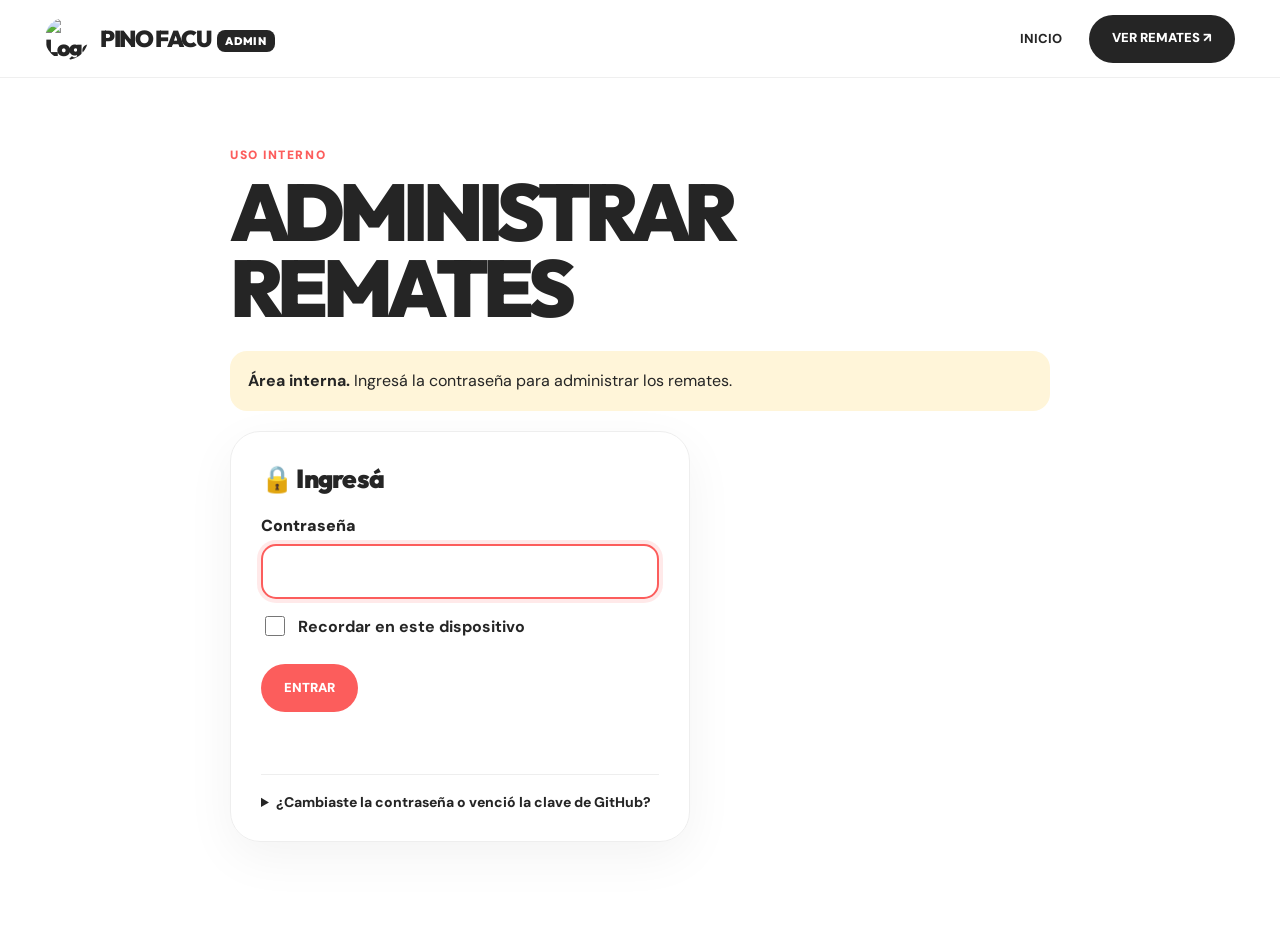
==== commit bf0212f6: "Add files via upload" ====
--- a/admin-remates.html
+++ b/admin-remates.html
@@ -21,7 +21,7 @@
       href="https://fonts.googleapis.com/css2?family=DM+Sans:wght@400;500;700;800;900&amp;family=Outfit:wght@700;800;900&amp;display=swap"
     />
     <link rel="stylesheet" href="style.css" />
-    <link rel="stylesheet" href="remates.css" />
+    <link rel="stylesheet" href="remates.css?v=6" />
   </head>
 
   <body class="admin-page">
@@ -122,79 +122,114 @@
 
         <!-- ===== Panel ===== -->
         <section id="panel" hidden>
-          <div class="admin-toolbar">
-            <h2>Remates cargados</h2>
-            <div class="admin-toolbar-actions">
-              <button class="pf-button" type="button" id="new-item">+ NUEVO REMATE</button>
-              <button class="pf-button dark" type="button" id="logout">SALIR</button>
-            </div>
-          </div>
-
-          <p class="admin-message" id="panel-msg" role="status" aria-live="polite"></p>
-          <div class="admin-list" id="item-list"></div>
-
-          <!-- Editor de un remate -->
-          <form class="admin-box admin-editor" id="editor" hidden novalidate>
-            <h2 id="editor-title">Nuevo remate</h2>
-
-            <div class="admin-fields">
-              <div class="admin-field">
-                <label for="admin-name">Nombre del mueble</label>
-                <input id="admin-name" maxlength="100" placeholder="Ej.: Juego de comedor" required />
-              </div>
-
-              <div class="admin-field">
-                <label for="admin-desc">Descripción</label>
-                <textarea
-                  id="admin-desc"
-                  rows="3"
-                  maxlength="800"
-                  placeholder="Ej.: Mesa + 6 sillas de pino. Una unidad disponible."
-                ></textarea>
-                <small><span id="admin-desc-count">0</span>/800 caracteres</small>
-              </div>
-
-              <div class="admin-row">
+          <div class="admin-tabs">
+            <div class="admin-tablist" role="tablist" aria-label="Secciones del admin">
+              <button type="button" role="tab" id="tab-remates" aria-controls="view-remates" aria-selected="true">
+                🔨 Remates
+              </button>
+              <button type="button" role="tab" id="tab-precios" aria-controls="view-precios" aria-selected="false">
+                🏷️ Precios de reventa
+              </button>
+            </div>
+            <button class="admin-mini" type="button" id="logout">SALIR</button>
+          </div>
+
+          <!-- ===== Pestaña: Remates ===== -->
+          <div id="view-remates" role="tabpanel" aria-labelledby="tab-remates">
+            <div class="admin-toolbar">
+              <h2>Remates cargados</h2>
+              <div class="admin-toolbar-actions">
+                <button class="pf-button" type="button" id="new-item">+ NUEVO REMATE</button>
+              </div>
+            </div>
+
+            <p class="admin-message" id="panel-msg" role="status" aria-live="polite"></p>
+            <div class="admin-list" id="item-list"></div>
+
+            <!-- Editor de un remate -->
+            <form class="admin-box admin-editor" id="editor" hidden novalidate>
+              <h2 id="editor-title">Nuevo remate</h2>
+
+              <div class="admin-fields">
                 <div class="admin-field">
-                  <label for="admin-base">Precio base (ARS)</label>
-                  <input id="admin-base" type="number" min="1" step="1" inputmode="numeric" required />
-                  <small id="admin-base-hint">&nbsp;</small>
+                  <label for="admin-name">Nombre del mueble</label>
+                  <input id="admin-name" maxlength="100" placeholder="Ej.: Juego de comedor" required />
                 </div>
 
                 <div class="admin-field">
-                  <label for="admin-state">Estado</label>
-                  <select id="admin-state">
-                    <option value="active">Publicado · recibe ofertas</option>
-                    <option value="closed">Cerrado · se ve pero no recibe ofertas</option>
-                    <option value="hidden">Oculto · no se ve en la web</option>
-                  </select>
-                </div>
-              </div>
-
-              <div class="admin-field">
-                <label for="admin-photos">Fotos del mueble (hasta 5 · la primera es la portada)</label>
-                <input id="admin-photos" class="admin-file" type="file" accept="image/*" multiple />
-                <label class="admin-drop" for="admin-photos" id="admin-drop">
-                  <span aria-hidden="true">📷</span>
-                  <strong>Elegí o arrastrá fotos</strong>
-                  <small>Se achican automáticamente antes de subirse.</small>
-                </label>
-              </div>
-
-              <div class="admin-preview" id="admin-preview" aria-live="polite"></div>
-            </div>
-
-            <div class="admin-actions">
-              <button class="pf-button" type="submit" id="admin-save">GUARDAR REMATE</button>
-              <button class="pf-button ghost" type="button" id="editor-cancel">CANCELAR</button>
-            </div>
-            <p class="admin-message" id="editor-msg" role="status" aria-live="polite"></p>
-          </form>
+                  <label for="admin-desc">Descripción</label>
+                  <textarea
+                    id="admin-desc"
+                    rows="3"
+                    maxlength="800"
+                    placeholder="Ej.: Mesa + 6 sillas de pino. Una unidad disponible."
+                  ></textarea>
+                  <small><span id="admin-desc-count">0</span>/800 caracteres</small>
+                </div>
+
+                <div class="admin-row">
+                  <div class="admin-field">
+                    <label for="admin-base">Precio base (ARS)</label>
+                    <input id="admin-base" type="number" min="1" step="1" inputmode="numeric" required />
+                    <small id="admin-base-hint">&nbsp;</small>
+                  </div>
+
+                  <div class="admin-field">
+                    <label for="admin-state">Estado</label>
+                    <select id="admin-state">
+                      <option value="active">Publicado · recibe ofertas</option>
+                      <option value="closed">Cerrado · se ve pero no recibe ofertas</option>
+                      <option value="hidden">Oculto · no se ve en la web</option>
+                    </select>
+                  </div>
+                </div>
+
+                <div class="admin-field">
+                  <label for="admin-photos">Fotos del mueble (hasta 5 · la primera es la portada)</label>
+                  <input id="admin-photos" class="admin-file" type="file" accept="image/*" multiple />
+                  <label class="admin-drop" for="admin-photos" id="admin-drop">
+                    <span aria-hidden="true">📷</span>
+                    <strong>Elegí o arrastrá fotos</strong>
+                    <small>Se achican automáticamente antes de subirse.</small>
+                  </label>
+                </div>
+
+                <div class="admin-preview" id="admin-preview" aria-live="polite"></div>
+              </div>
+
+              <div class="admin-actions">
+                <button class="pf-button" type="submit" id="admin-save">GUARDAR REMATE</button>
+                <button class="pf-button ghost" type="button" id="editor-cancel">CANCELAR</button>
+              </div>
+              <p class="admin-message" id="editor-msg" role="status" aria-live="polite"></p>
+            </form>
+          </div>
+
+          <!-- ===== Pestaña: Precios de reventa ===== -->
+          <div id="view-precios" role="tabpanel" aria-labelledby="tab-precios" hidden>
+            <div class="admin-toolbar">
+              <h2>Precios de reventa</h2>
+            </div>
+            <p class="admin-intro">
+              Cambiá el precio por unidad y tocá <strong>GUARDAR PRECIOS</strong>. Destildá “Visible” para sacar un
+              producto de la página de reventa sin borrarlo.
+            </p>
+
+            <div class="admin-prices" id="price-list"></div>
+
+            <div class="admin-savebar">
+              <p class="admin-message" id="prices-msg" role="status" aria-live="polite"></p>
+              <div class="admin-savebar-actions">
+                <button class="pf-button ghost" type="button" id="reset-prices">DESHACER</button>
+                <button class="pf-button" type="button" id="save-prices">GUARDAR PRECIOS</button>
+              </div>
+            </div>
+          </div>
         </section>
       </div>
     </main>
 
     <script src="site.js" defer></script>
-    <script type="module" src="admin-remates.js"></script>
+    <script type="module" src="admin-remates.js?v=6"></script>
   </body>
 </html>
--- a/remates.css
+++ b/remates.css
@@ -123,8 +123,8 @@
   overflow: hidden;
   display: grid;
   place-items: center;
-  min-height: 480px;
-  padding: 30px;
+  min-height: 320px;
+  padding: 18px;
   border-radius: 35px;
   background: radial-gradient(circle at 70% 20%, #f6d85d, #ffaf78 43%, #fc5d5c);
 }
@@ -144,12 +144,16 @@
   }
 }
 
+/* La foto se muestra entera (vertical u horizontal) y el recuadro se ajusta a ella */
 .rem-photo img {
   position: relative;
-  width: 100%;
-  height: 420px;
-  object-fit: contain;
-  filter: drop-shadow(0 20px 20px #5e332e55);
+  display: block;
+  width: auto;
+  max-width: 100%;
+  height: auto;
+  max-height: 640px;
+  border-radius: 24px;
+  box-shadow: 0 18px 40px #5e332e40;
   transition: opacity 0.25s;
 }
 
@@ -673,14 +677,6 @@
     opacity: 0.3;
   }
 
-  .rem-photo {
-    min-height: 310px;
-  }
-
-  .rem-photo img {
-    height: 300px;
-  }
-
   .rem-panel,
   .admin-box {
     padding: 23px;
@@ -737,17 +733,6 @@
     900 clamp(35px, 4vw, 56px) / 1 Outfit,
     sans-serif;
   letter-spacing: -0.05em;
-}
-
-/* Las fotos llenan el recuadro con bordes redondeados (como en el inicio) */
-.rem-photo {
-  padding: 0;
-}
-
-.rem-photo img {
-  height: 480px;
-  object-fit: cover;
-  filter: none;
 }
 
 .rem-photo.is-empty::after {
@@ -906,7 +891,8 @@
 .admin-item-thumb img {
   width: 100%;
   height: 100%;
-  object-fit: cover;
+  padding: 4px;
+  object-fit: contain;
 }
 
 .admin-item-info {
@@ -1014,10 +1000,6 @@
 }
 
 @media (max-width: 760px) {
-  .rem-photo img {
-    height: 320px;
-  }
-
   .admin-item {
     grid-template-columns: 64px 1fr;
   }
@@ -1047,3 +1029,440 @@
   -webkit-appearance: none;
   margin: 0;
 }
+
+/* =========================================================
+   Celular: todo más compacto para ver cada remate de un vistazo
+   ========================================================= */
+
+@media (max-width: 760px) {
+  /* Hero */
+  .rem-hero {
+    padding: 38px 0 70px;
+  }
+
+  .rem-hero h1 {
+    margin: 16px 0 12px;
+    font-size: clamp(54px, 17vw, 78px);
+  }
+
+  .rem-hero p {
+    margin-bottom: 20px;
+    font-size: 16px;
+  }
+
+  .rem-hammer {
+    top: 10%;
+    font-size: 90px;
+  }
+
+  /* Títulos de sección */
+  .pf-section .pf-sectiontitle {
+    margin: 8px 0 14px;
+    font-size: clamp(34px, 10.5vw, 48px);
+  }
+
+  /* Cómo funciona: tarjetas bajas, número al costado */
+  .rem-how {
+    gap: 10px;
+    margin: 16px 0 44px;
+  }
+
+  .rem-how article {
+    display: grid;
+    grid-template-columns: auto 1fr;
+    column-gap: 14px;
+    align-items: center;
+    padding: 16px 18px;
+    border-radius: 20px;
+  }
+
+  .rem-how strong {
+    grid-row: span 2;
+    font-size: 32px;
+  }
+
+  .rem-how h3 {
+    margin: 0 0 2px;
+    font-size: 17px;
+  }
+
+  .rem-how p {
+    margin: 0;
+    font-size: 13px;
+  }
+
+  /* Lista de remates */
+  .rem-list {
+    gap: 26px;
+    margin: 18px 0 44px;
+  }
+
+  .rem-item + .rem-item {
+    padding-top: 26px;
+  }
+
+  .rem-stage {
+    gap: 12px;
+  }
+
+  .rem-photo {
+    min-height: 0;
+    padding: 10px;
+    border-radius: 24px;
+  }
+
+  .rem-photo::before {
+    display: none;
+  }
+
+  .rem-photo img {
+    max-height: 55vh;
+    border-radius: 16px;
+    box-shadow: 0 10px 24px #5e332e33;
+  }
+
+  .rem-thumbs {
+    gap: 8px;
+    margin-top: 8px;
+  }
+
+  .rem-thumbs button {
+    width: 56px;
+    height: 56px;
+    border-radius: 12px;
+  }
+
+  /* Panel de oferta */
+  .rem-panel {
+    padding: 18px;
+    border-radius: 22px;
+    box-shadow: 0 10px 30px #0000000d;
+  }
+
+  .rem-badge {
+    padding: 6px 10px;
+    font-size: 11px;
+  }
+
+  .rem-panel .rem-name {
+    margin: 10px 0 6px;
+    font-size: clamp(26px, 8vw, 34px);
+  }
+
+  .rem-panel .rem-desc {
+    margin: 0;
+    font-size: 15px;
+  }
+
+  .rem-price {
+    display: flex;
+    flex-wrap: wrap;
+    align-items: baseline;
+    justify-content: space-between;
+    gap: 2px 12px;
+    margin: 14px 0;
+    padding: 12px 16px;
+    border-radius: 16px;
+  }
+
+  .rem-price span {
+    font-size: 10px;
+  }
+
+  .rem-price strong {
+    display: inline;
+    font-size: 28px;
+  }
+
+  .rem-field {
+    gap: 6px;
+    margin: 14px 0 10px;
+  }
+
+  .rem-field label {
+    font-size: 14px;
+  }
+
+  .rem-field small {
+    font-size: 12px;
+  }
+
+  .rem-input span {
+    padding-left: 12px;
+    font-size: 18px;
+  }
+
+  .rem-input input {
+    padding: 11px 12px 11px 6px;
+    font-size: 19px;
+  }
+
+  .rem-quick {
+    flex-wrap: nowrap;
+    gap: 6px;
+    margin-bottom: 14px;
+  }
+
+  .rem-quick button {
+    flex: 1;
+    padding: 8px 4px;
+    font-size: 12px;
+  }
+
+  .rem-send {
+    min-height: 46px;
+    padding: 12px 16px;
+  }
+
+  .rem-message {
+    margin-top: 8px;
+    font-size: 12px;
+  }
+
+  .rem-notice {
+    margin-top: 14px;
+    padding: 16px;
+  }
+
+  .rem-notice strong {
+    font-size: 18px;
+  }
+
+  .rem-rules {
+    padding: 18px;
+    font-size: 13px;
+  }
+}
+
+/* =========================================================
+   Admin: pestañas y precios de reventa (v6)
+   ========================================================= */
+
+.sr-only {
+  position: absolute;
+  width: 1px;
+  height: 1px;
+  overflow: hidden;
+  clip: rect(0 0 0 0);
+  white-space: nowrap;
+}
+
+/* ---------- Pestañas ---------- */
+
+.admin-tabs {
+  display: flex;
+  flex-wrap: wrap;
+  align-items: center;
+  justify-content: space-between;
+  gap: 12px;
+  margin-bottom: 26px;
+  padding-bottom: 14px;
+  border-bottom: 1px solid #eee;
+}
+
+.admin-tablist {
+  display: inline-flex;
+  gap: 4px;
+  padding: 4px;
+  border-radius: 999px;
+  background: #f3f3f3;
+}
+
+.admin-tablist [role="tab"] {
+  padding: 10px 16px;
+  border: 0;
+  border-radius: 999px;
+  background: transparent;
+  color: var(--muted);
+  font-size: 14px;
+  font-weight: 900;
+  cursor: pointer;
+  transition:
+    background 0.2s,
+    color 0.2s;
+}
+
+.admin-tablist [role="tab"][aria-selected="true"] {
+  background: #fff;
+  color: var(--ink);
+  box-shadow: 0 3px 10px #0000001a;
+}
+
+/* ---------- Lista de precios ---------- */
+
+.admin-prices {
+  display: grid;
+  gap: 24px;
+}
+
+.admin-price-group h3 {
+  margin: 0 0 10px;
+  font-size: 12px;
+  font-weight: 900;
+  letter-spacing: 0.1em;
+  color: var(--coral);
+}
+
+.admin-price {
+  display: grid;
+  grid-template-columns: 56px 1fr 170px auto;
+  align-items: center;
+  gap: 14px;
+  margin-bottom: 8px;
+  padding: 10px 14px 10px 10px;
+  border: 1px solid #eee;
+  border-radius: 18px;
+  background: #fff;
+  transition:
+    border-color 0.2s,
+    background 0.2s;
+}
+
+.admin-price .admin-item-thumb {
+  width: 56px;
+  height: 56px;
+}
+
+.admin-price.is-changed {
+  border-color: #f6b1b0;
+  background: #fff8f7;
+}
+
+.admin-price.is-off .admin-item-thumb,
+.admin-price.is-off .admin-item-info {
+  opacity: 0.45;
+}
+
+.admin-price .admin-item-info strong {
+  font-size: 17px;
+}
+
+.admin-price.is-changed .admin-price-before {
+  color: var(--coral-dark);
+  font-weight: 800;
+}
+
+.admin-price-input {
+  display: flex;
+  align-items: center;
+  border: 2px solid #ddd;
+  border-radius: 12px;
+  background: #fff;
+  transition:
+    border-color 0.2s,
+    box-shadow 0.2s;
+}
+
+.admin-price-input:focus-within {
+  border-color: var(--coral);
+  box-shadow: 0 0 0 4px #fc5d5c22;
+}
+
+.admin-price-input:has([aria-invalid="true"]) {
+  border-color: #c33;
+}
+
+.admin-price-input > span[aria-hidden] {
+  padding-left: 12px;
+  font-weight: 900;
+  color: #999;
+}
+
+.admin-price-input input {
+  width: 100%;
+  min-width: 0;
+  padding: 10px 12px 10px 6px;
+  border: 0;
+  border-radius: 12px;
+  background: transparent;
+  font:
+    900 18px Outfit,
+    sans-serif;
+  -moz-appearance: textfield;
+  appearance: textfield;
+}
+
+.admin-price-input input:focus {
+  outline: 0;
+}
+
+.admin-price-input input::-webkit-inner-spin-button,
+.admin-price-input input::-webkit-outer-spin-button {
+  -webkit-appearance: none;
+  margin: 0;
+}
+
+.admin-price-visible {
+  font-size: 13px;
+}
+
+/* Barra de guardado: queda fija abajo mientras se edita */
+.admin-savebar {
+  position: sticky;
+  bottom: 0;
+  z-index: 5;
+  display: flex;
+  flex-wrap: wrap;
+  align-items: center;
+  justify-content: space-between;
+  gap: 10px 16px;
+  margin-top: 20px;
+  padding: 14px 0 calc(14px + env(safe-area-inset-bottom));
+  border-top: 1px solid #eee;
+  background: #ffffffee;
+  -webkit-backdrop-filter: blur(10px);
+  backdrop-filter: blur(10px);
+}
+
+.admin-savebar .admin-message {
+  flex: 1 1 260px;
+  margin: 0;
+}
+
+.admin-savebar-actions {
+  display: flex;
+  gap: 10px;
+}
+
+@media (max-width: 760px) {
+  .admin-tablist {
+    width: 100%;
+  }
+
+  .admin-tablist [role="tab"] {
+    flex: 1;
+    padding: 10px 8px;
+    font-size: 13px;
+  }
+
+  .admin-tabs #logout {
+    margin-left: auto;
+  }
+
+  /* En celular: foto + nombre arriba; precio y "Visible" en la misma fila */
+  .admin-price {
+    grid-template-columns: 48px 1fr auto;
+    gap: 8px 12px;
+  }
+
+  .admin-price .admin-item-thumb {
+    width: 48px;
+    height: 48px;
+  }
+
+  .admin-price .admin-item-info {
+    grid-column: 2 / -1;
+  }
+
+  .admin-price-input {
+    grid-column: 1 / 3;
+  }
+
+  .admin-savebar-actions {
+    width: 100%;
+  }
+
+  .admin-savebar-actions .pf-button {
+    flex: 1;
+  }
+}
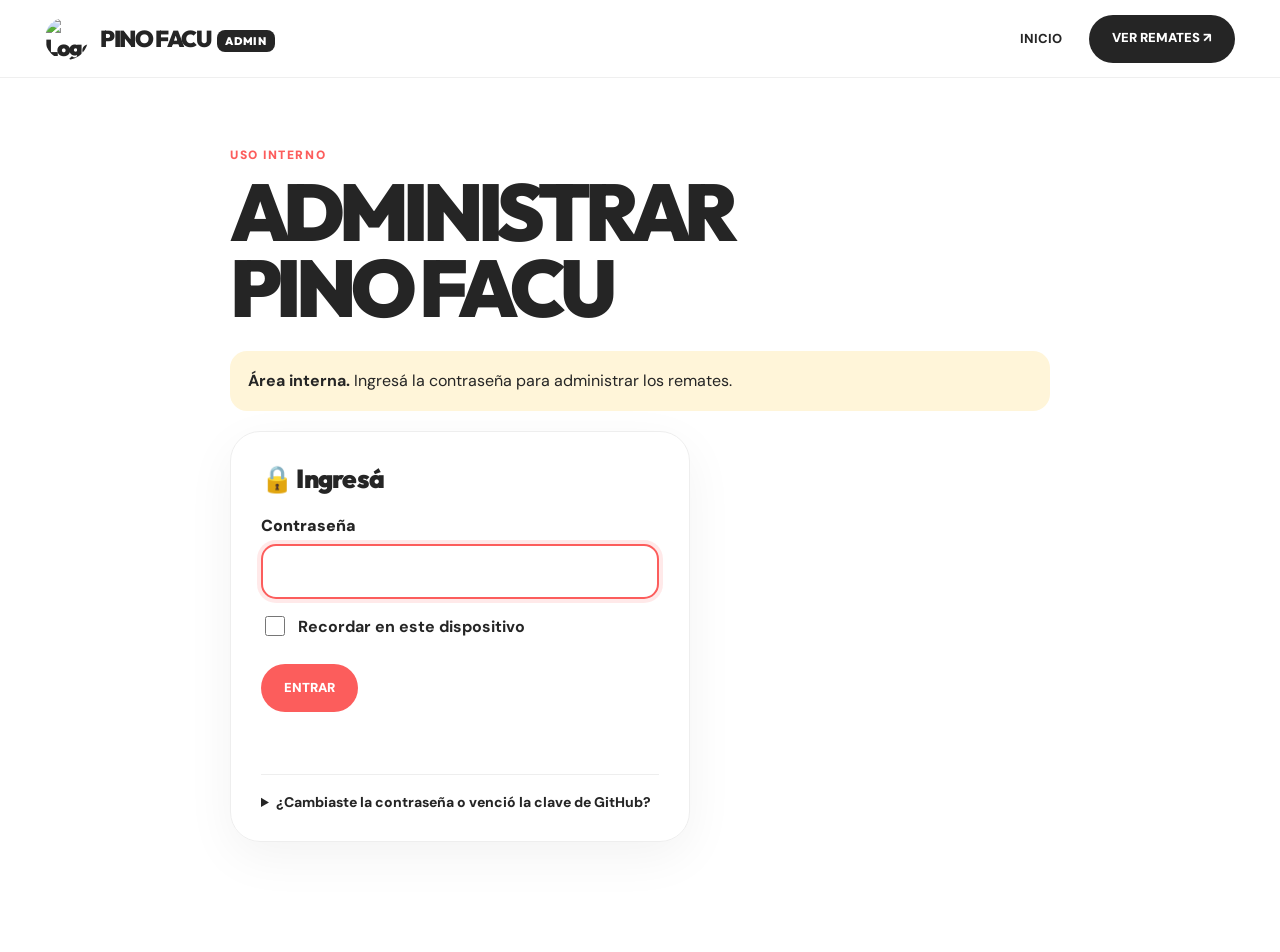
==== commit c3f5eefb: "Add files via upload" ====
--- a/admin-remates.html
+++ b/admin-remates.html
@@ -21,7 +21,7 @@
       href="https://fonts.googleapis.com/css2?family=DM+Sans:wght@400;500;700;800;900&amp;family=Outfit:wght@700;800;900&amp;display=swap"
     />
     <link rel="stylesheet" href="style.css" />
-    <link rel="stylesheet" href="remates.css?v=6" />
+    <link rel="stylesheet" href="remates.css?v=7" />
   </head>
 
   <body class="admin-page">
@@ -50,7 +50,7 @@
     <main class="pf-wrap">
       <div class="rem-admin">
         <span class="pf-kicker is-coral">USO INTERNO</span>
-        <h1>ADMINISTRAR<br />REMATES</h1>
+        <h1>ADMINISTRAR<br />PINO FACU</h1>
 
         <div class="admin-note" id="admin-mode" role="status">Cargando…</div>
 
@@ -128,7 +128,7 @@
                 🔨 Remates
               </button>
               <button type="button" role="tab" id="tab-precios" aria-controls="view-precios" aria-selected="false">
-                🏷️ Precios de reventa
+                🏷️ Reventa
               </button>
             </div>
             <button class="admin-mini" type="button" id="logout">SALIR</button>
@@ -205,15 +205,116 @@
             </form>
           </div>
 
-          <!-- ===== Pestaña: Precios de reventa ===== -->
+          <!-- ===== Pestaña: Reventa ===== -->
           <div id="view-precios" role="tabpanel" aria-labelledby="tab-precios" hidden>
-            <div class="admin-toolbar">
-              <h2>Precios de reventa</h2>
+            <!-- Categorías y compra mínima -->
+            <section class="admin-box admin-cats">
+              <h2>Categorías y compra mínima</h2>
+              <p class="admin-intro">
+                Cantidad mínima de unidades por producto en cada categoría. Se muestra en la página de reventa y no deja
+                pedir menos.
+              </p>
+
+              <div class="admin-cat-list" id="cat-list"></div>
+
+              <div class="admin-cat-new">
+                <input
+                  id="cat-new-name"
+                  maxlength="40"
+                  placeholder="Nueva categoría (ej.: MESAS)"
+                  aria-label="Nombre de la nueva categoría"
+                />
+                <label class="admin-cat-min">
+                  Mínimo
+                  <input id="cat-new-min" type="number" min="1" step="1" value="3" inputmode="numeric" />
+                  u.
+                </label>
+                <button class="admin-mini" type="button" id="cat-add">+ AGREGAR</button>
+              </div>
+
+              <div class="admin-actions">
+                <button class="pf-button" type="button" id="save-cats" disabled>GUARDAR CATEGORÍAS</button>
+                <button class="pf-button ghost" type="button" id="reset-cats" hidden>DESHACER</button>
+              </div>
+              <p class="admin-message" id="cats-msg" role="status" aria-live="polite"></p>
+            </section>
+
+            <!-- Productos -->
+            <div class="admin-toolbar admin-toolbar-spaced">
+              <h2>Productos de reventa</h2>
+              <div class="admin-toolbar-actions">
+                <button class="pf-button" type="button" id="new-product">+ NUEVO PRODUCTO</button>
+              </div>
             </div>
             <p class="admin-intro">
-              Cambiá el precio por unidad y tocá <strong>GUARDAR PRECIOS</strong>. Destildá “Visible” para sacar un
-              producto de la página de reventa sin borrarlo.
+              Cambiá precios rápido en la lista y tocá <strong>GUARDAR PRECIOS</strong>. Para cambiar la foto, los
+              textos o la categoría, tocá <strong>EDITAR</strong>. Destildá “Visible” para sacar un producto sin
+              borrarlo.
             </p>
+
+            <!-- Editor de un producto -->
+            <form class="admin-box admin-editor" id="product-editor" hidden novalidate>
+              <h2 id="product-editor-title">Nuevo producto</h2>
+
+              <div class="admin-fields">
+                <div class="admin-row">
+                  <div class="admin-field">
+                    <label for="product-name">Nombre</label>
+                    <input id="product-name" maxlength="80" placeholder="Ej.: Ropero 1,20 m" required />
+                  </div>
+                  <div class="admin-field">
+                    <label for="product-cat">Subtítulo</label>
+                    <input id="product-cat" maxlength="40" placeholder="Ej.: Roperos" />
+                    <small>Aparece arriba del nombre, en rojo.</small>
+                  </div>
+                </div>
+
+                <div class="admin-field">
+                  <label for="product-desc">Descripción (opcional)</label>
+                  <textarea
+                    id="product-desc"
+                    rows="2"
+                    maxlength="300"
+                    placeholder="Ej.: Alto 180 · Ancho 120 · 3 puertas"
+                  ></textarea>
+                </div>
+
+                <div class="admin-row">
+                  <div class="admin-field">
+                    <label for="product-group">Categoría</label>
+                    <select id="product-group"></select>
+                    <small>Define la compra mínima.</small>
+                  </div>
+                  <div class="admin-field">
+                    <label for="product-price">Precio de reventa por unidad (ARS)</label>
+                    <input id="product-price" type="number" min="1" step="1" inputmode="numeric" required />
+                  </div>
+                </div>
+
+                <label class="admin-check">
+                  <input type="checkbox" id="product-active" checked />
+                  Visible en la página de reventa
+                </label>
+
+                <div class="admin-field">
+                  <label for="product-photo">Foto</label>
+                  <input id="product-photo" class="admin-file" type="file" accept="image/*" />
+                  <label class="admin-drop" for="product-photo" id="product-drop">
+                    <span aria-hidden="true">📷</span>
+                    <strong>Elegí o arrastrá la foto</strong>
+                    <small>Se achica automáticamente antes de subirse.</small>
+                  </label>
+                </div>
+
+                <div class="admin-preview" id="product-preview" aria-live="polite"></div>
+              </div>
+
+              <div class="admin-actions">
+                <button class="pf-button" type="submit" id="product-save">GUARDAR PRODUCTO</button>
+                <button class="pf-button ghost" type="button" id="product-cancel">CANCELAR</button>
+              </div>
+              <p class="admin-message" id="product-msg" role="status" aria-live="polite"></p>
+            </form>
 
             <div class="admin-prices" id="price-list"></div>
 
@@ -230,6 +331,6 @@
     </main>
 
     <script src="site.js" defer></script>
-    <script type="module" src="admin-remates.js?v=6"></script>
+    <script type="module" src="admin-remates.js?v=7"></script>
   </body>
 </html>
--- a/remates.css
+++ b/remates.css
@@ -1305,7 +1305,7 @@
 
 .admin-price {
   display: grid;
-  grid-template-columns: 56px 1fr 170px auto;
+  grid-template-columns: 56px 1fr 150px auto 160px; /* columnas fijas: los precios quedan alineados */
   align-items: center;
   gap: 14px;
   margin-bottom: 8px;
@@ -1458,6 +1458,11 @@
     grid-column: 1 / 3;
   }
 
+  .admin-price .admin-item-actions {
+    grid-column: 1 / -1;
+    justify-content: flex-start;
+  }
+
   .admin-savebar-actions {
     width: 100%;
   }
@@ -1466,3 +1471,142 @@
     flex: 1;
   }
 }
+
+/* =========================================================
+   Admin: categorías de reventa y editor de productos (v7)
+   ========================================================= */
+
+.admin-cats {
+  margin-bottom: 40px;
+}
+
+.admin-cat-list {
+  display: grid;
+  gap: 8px;
+}
+
+.admin-cat {
+  display: grid;
+  grid-template-columns: 1fr auto 100px auto;
+  align-items: center;
+  gap: 12px;
+  padding: 8px 10px;
+  border: 1px solid #eee;
+  border-radius: 16px;
+  background: #fff;
+}
+
+.admin-cat > input,
+.admin-cat-new > input {
+  width: 100%;
+  min-width: 0;
+  padding: 10px 12px;
+  border: 2px solid #ddd;
+  border-radius: 12px;
+  font-weight: 800;
+  text-transform: uppercase;
+}
+
+.admin-cat-min {
+  display: inline-flex;
+  align-items: center;
+  gap: 8px;
+  font-size: 13px;
+  font-weight: 800;
+  color: var(--muted);
+}
+
+.admin-cat-min input {
+  width: 64px;
+  padding: 10px 8px;
+  border: 2px solid #ddd;
+  border-radius: 12px;
+  font:
+    900 18px Outfit,
+    sans-serif;
+  text-align: center;
+  color: var(--ink);
+  -moz-appearance: textfield;
+  appearance: textfield;
+}
+
+.admin-cat-min input::-webkit-inner-spin-button,
+.admin-cat-min input::-webkit-outer-spin-button {
+  -webkit-appearance: none;
+  margin: 0;
+}
+
+.admin-cat > input:focus,
+.admin-cat-new > input:focus,
+.admin-cat-min input:focus {
+  outline: 0;
+  border-color: var(--coral);
+  box-shadow: 0 0 0 4px #fc5d5c22;
+}
+
+.admin-cat-count {
+  font-size: 12px;
+  color: var(--muted);
+}
+
+.admin-mini:disabled {
+  opacity: 0.35;
+  cursor: not-allowed;
+}
+
+.admin-cat-new {
+  display: grid;
+  grid-template-columns: 1fr auto auto;
+  align-items: center;
+  gap: 12px;
+  margin-top: 14px;
+  padding: 10px;
+  border: 2px dashed #e3c4c3;
+  border-radius: 16px;
+  background: #fffaf9;
+}
+
+.admin-toolbar-spaced {
+  margin-top: 10px;
+}
+
+#product-editor {
+  margin-bottom: 30px;
+}
+
+@media (max-width: 760px) {
+  .admin-cat {
+    grid-template-columns: 1fr auto;
+  }
+
+  .admin-cat > input {
+    grid-column: 1 / -1;
+  }
+
+  .admin-cat-count {
+    text-align: right;
+  }
+
+  .admin-cat .admin-item-actions {
+    grid-column: 1 / -1;
+    justify-content: flex-start;
+  }
+
+  .admin-cat-new {
+    grid-template-columns: 1fr auto;
+  }
+
+  .admin-cat-new > input {
+    grid-column: 1 / -1;
+  }
+}
+
+.admin-price .admin-item-actions {
+  justify-content: flex-end;
+}
+
+@media (max-width: 760px) {
+  .admin-price .admin-item-actions {
+    justify-content: flex-start;
+  }
+}
